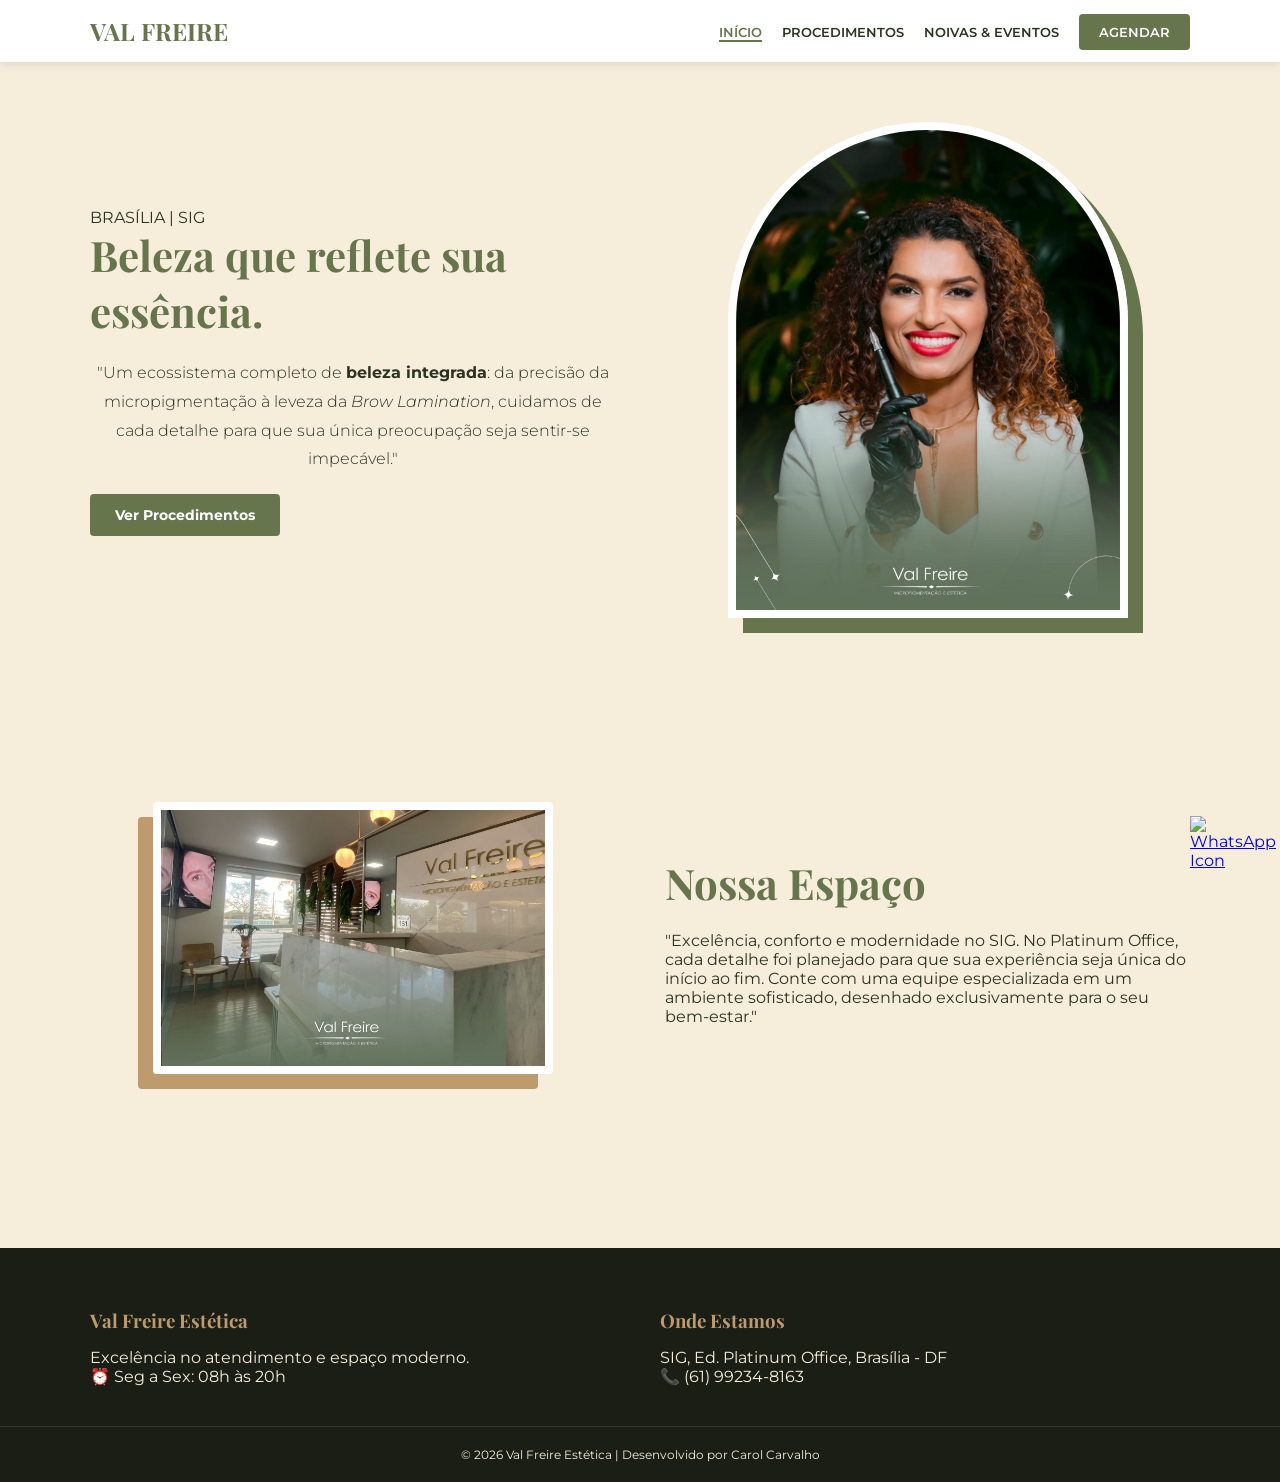
==== index.html @ f4d1fb8e "Lançamento site val freire" ====
<!DOCTYPE html>
<html lang="pt-br">
<head>
    <meta charset="UTF-8">
    <meta name="viewport" content="width=device-width, initial-scale=1.0">
    <title>Val Freire Estética | Home</title>
    <link rel="stylesheet" href="style.css">
    <link href="https://fonts.googleapis.com/css2?family=Playfair+Display:wght@700&family=Montserrat:wght@300;400;600&display=swap" rel="stylesheet">
</head>
<body>
    <header>
        <nav class="container">
            <div class="logo">VAL FREIRE</div>
            <ul class="nav-menu">
                <li><a href="index.html" class="active">Início</a></li>
                <li><a href="procedimentos.html">Procedimentos</a></li>
                <li><a href="noivas.html">Noivas & Eventos</a></li>
                <li><a href="https://wa.me/5561992348163" class="cta-nav">Agendar</a></li>
            </ul>
        </nav>
    </header>

    <section class="hero-home container">
        <div class="hero-flex">
            <div class="hero-text">
                <span class="tagline">BRASÍLIA | SIG</span>
                <h1>Beleza que reflete sua essência.</h1>
                <p class="center" style="max-width: 850px; margin: 20px auto; font-style: normal; font-weight: 300; line-height: 1.8;">
    "Um ecossistema completo de <strong>beleza integrada</strong>: da precisão da micropigmentação à leveza da <em>Brow Lamination</em>, cuidamos de cada detalhe para que sua única preocupação seja sentir-se impecável."
</p>
                <a href="procedimentos.html" class="btn-primary">Ver Procedimentos</a>
            </div>
            <div class="hero-img-container">
                <img src="img/val-principal.jpg" alt="Val Freire" class="img-hero">
            </div>
        </div>
    </section>

    <section class="recepcao container" style="padding: 60px 20px;">
    <div class="hero-flex" style="flex-direction: row-reverse;">
        <div class="hero-text">
            <h2 class="section-title">Nossa Espaço</h2>
            <p> "Excelência, conforto e modernidade no SIG. No Platinum Office, cada detalhe foi planejado para que sua experiência seja única do início ao fim. Conte com uma equipe especializada em um ambiente sofisticado, desenhado exclusivamente para o seu bem-estar."</p>
        </div>
        <div class="hero-img-container">
            <img src="img/espaco-moderno.jpg" alt="Recepção da Clínica" class="img-hero" style="border-radius: 4px; box-shadow: -15px 15px 0 var(--dourado);">
        </div>
    </div>
</section>

    <footer>
        <div class="container footer-grid">
            <div class="footer-box">
                <h3 class="footer-title">Val Freire Estética</h3>
                <p>Excelência no atendimento e espaço moderno.</p>
                <p>⏰ Seg a Sex: 08h às 20h</p>
            </div>
            <div class="footer-box">
                <h3 class="footer-title">Onde Estamos</h3>
                <p>SIG, Ed. Platinum Office, Brasília - DF</p>
                <p>📞 (61) 99234-8163</p>
            </div>
        </div>
        <div class="footer-bottom">© 2026 Val Freire Estética | Desenvolvido por Carol Carvalho</div>
    </footer>

    <a href="https://wa.me/5561992348163" class="whatsapp-btn" target="_blank" aria-label="Falar no WhatsApp">
    <img src="https://cdn-icons-png.flaticon.com/512/733/733585.png" alt="WhatsApp Icon">
</a>

</body>
</html>
---- style.css ----
/* =========================================
   1. VARIÁVEIS E RESET (Cores Originais)
   ========================================= */
:root {
    --verde: #66754C;
    --creme: #F6EEDB;
    --dourado: #BE9B6D;
    --texto: #2C3322;
    --branco: #ffffff;
}

* { margin: 0; padding: 0; box-sizing: border-box; font-family: 'Montserrat', sans-serif; }

body { background-color: var(--creme); color: var(--texto); overflow-x: hidden; width: 100%; }

.container { max-width: 1140px; margin: 0 auto; padding: 0 20px; width: 100%; }

.center { text-align: center; }

/* =========================================
   2. HEADER E NAVEGAÇÃO (Universal)
   ========================================= */
header { background: var(--branco); padding: 15px 0; position: sticky; top: 0; z-index: 1000; box-shadow: 0 2px 10px rgba(0,0,0,0.1); }
nav { display: flex; justify-content: space-between; align-items: center; }
.logo { font-family: 'Playfair Display', serif; font-size: 24px; color: var(--verde); font-weight: bold; }
.nav-menu { display: flex; gap: 20px; list-style: none; align-items: center; }
.nav-menu a { text-decoration: none; color: var(--texto); font-size: 13px; font-weight: 600; text-transform: uppercase; }
.nav-menu a.active { color: var(--verde); border-bottom: 2px solid var(--verde); }
.cta-nav { background: var(--verde); color: white !important; padding: 10px 20px; border-radius: 4px; }

/* =========================================
   3. GRIDS DE CONTEÚDO (Para todas as páginas)
   ========================================= */
/* Unificando as grids de Procedimentos, Noivas e Home */
.grid-servicos, .gallery-grid, .packages-grid {
    display: grid;
    grid-template-columns: repeat(auto-fit, minmax(300px, 1fr));
    gap: 30px;
    padding: 40px 0;
}

/* =========================================
   4. ESTILO DOS CARDS (Procedimentos E Noivas)
   ========================================= */

/* Estilo para a página de Procedimentos (.card) */
.card {
    background: var(--branco);
    border-radius: 8px;
    overflow: hidden;
    box-shadow: 0 4px 15px rgba(0,0,0,0.05);
    transition: 0.3s;
}

/* Estilo para a página de Noivas (.package-card) */
.package-card {
    background: var(--branco);
    border-radius: 12px;
    overflow: hidden;
    border: 1px solid rgba(0,0,0,0.05);
    display: flex;
    flex-direction: column;
    transition: 0.3s;
}

.package-card.featured { border: 2px solid var(--verde); transform: scale(1.02); }

/* Recipientes de Mídia (Imagens e Vídeos) */
.media-container, .package-img, .gallery-item {
    width: 100%;
    height: 350px;
    overflow: hidden;
    position: relative;
}

.media-container img, .media-container video, 
.package-img img, .gallery-item img {
    width: 100%;
    height: 100%;
    object-fit: cover;
    display: block;
}

.card-body, .package-info { padding: 25px; text-align: center; }

.badge {
    position: absolute; top: 15px; right: 15px;
    background: var(--verde); color: white;
    padding: 5px 15px; border-radius: 20px; font-size: 10px; font-weight: bold;
}

/* =========================================
   5. SEÇÃO HERO E TIPOGRAFIA
   ========================================= */
.hero-flex { display: flex; align-items: center; gap: 50px; padding: 60px 0; }
.hero-text { flex: 1; }
.hero-img-container { flex: 1; text-align: center; }

h1, .section-title { font-family: 'Playfair Display', serif; font-size: 42px; color: var(--verde); margin-bottom: 20px; }
h2, h3 { font-family: 'Playfair Display', serif; margin-bottom: 10px; }

.subtitle { color: var(--dourado); text-transform: uppercase; letter-spacing: 2px; font-weight: 600; }

.img-hero { width: 100%; max-width: 400px; border-radius: 200px 200px 0 0; border: 8px solid white; box-shadow: 15px 15px 0 var(--verde); }

.btn-primary, .btn-gold, .btn-outline {
    display: inline-block; padding: 12px 25px; border-radius: 4px; 
    text-decoration: none; font-weight: bold; font-size: 14px; transition: 0.3s;
}
.btn-primary, .btn-gold { background: var(--verde); color: white; }
.btn-outline { border: 1px solid var(--verde); color: var(--verde); }

/* =========================================
   6. RODAPÉ E BOTÃO FLUTUANTE
   ========================================= */
footer { background: #1a1e14; color: var(--creme); padding: 60px 0 20px; margin-top: 50px; }
.footer-grid { display: flex; justify-content: space-between; gap: 40px; flex-wrap: wrap; }
.footer-box { flex: 1; min-width: 250px; }
.footer-title { color: var(--dourado); margin-bottom: 15px; font-family: 'Playfair Display', serif; }
.footer-bottom { text-align: center; margin-top: 40px; padding-top: 20px; border-top: 1px solid rgba(255,255,255,0.1); font-size: 12px; }

.whatsapp-btn { position: fixed; bottom: 30px; right: 30px; width: 60px; z-index: 9999; }
.whatsapp-btn img { width: 100%; }

/* =========================================
   7. RESPONSIVIDADE (Celular)
   ========================================= */
@media (max-width: 768px) {
    nav { flex-direction: column; gap: 15px; text-align: center; }
    .nav-menu { flex-direction: column; gap: 10px; }
    .hero-flex { flex-direction: column-reverse; text-align: center; padding: 40px 0; }
    h1 { font-size: 32px; }
    .grid-servicos, .gallery-grid, .packages-grid { grid-template-columns: 1fr; }
    .media-container, .package-img, .gallery-item { height: 300px; }
}
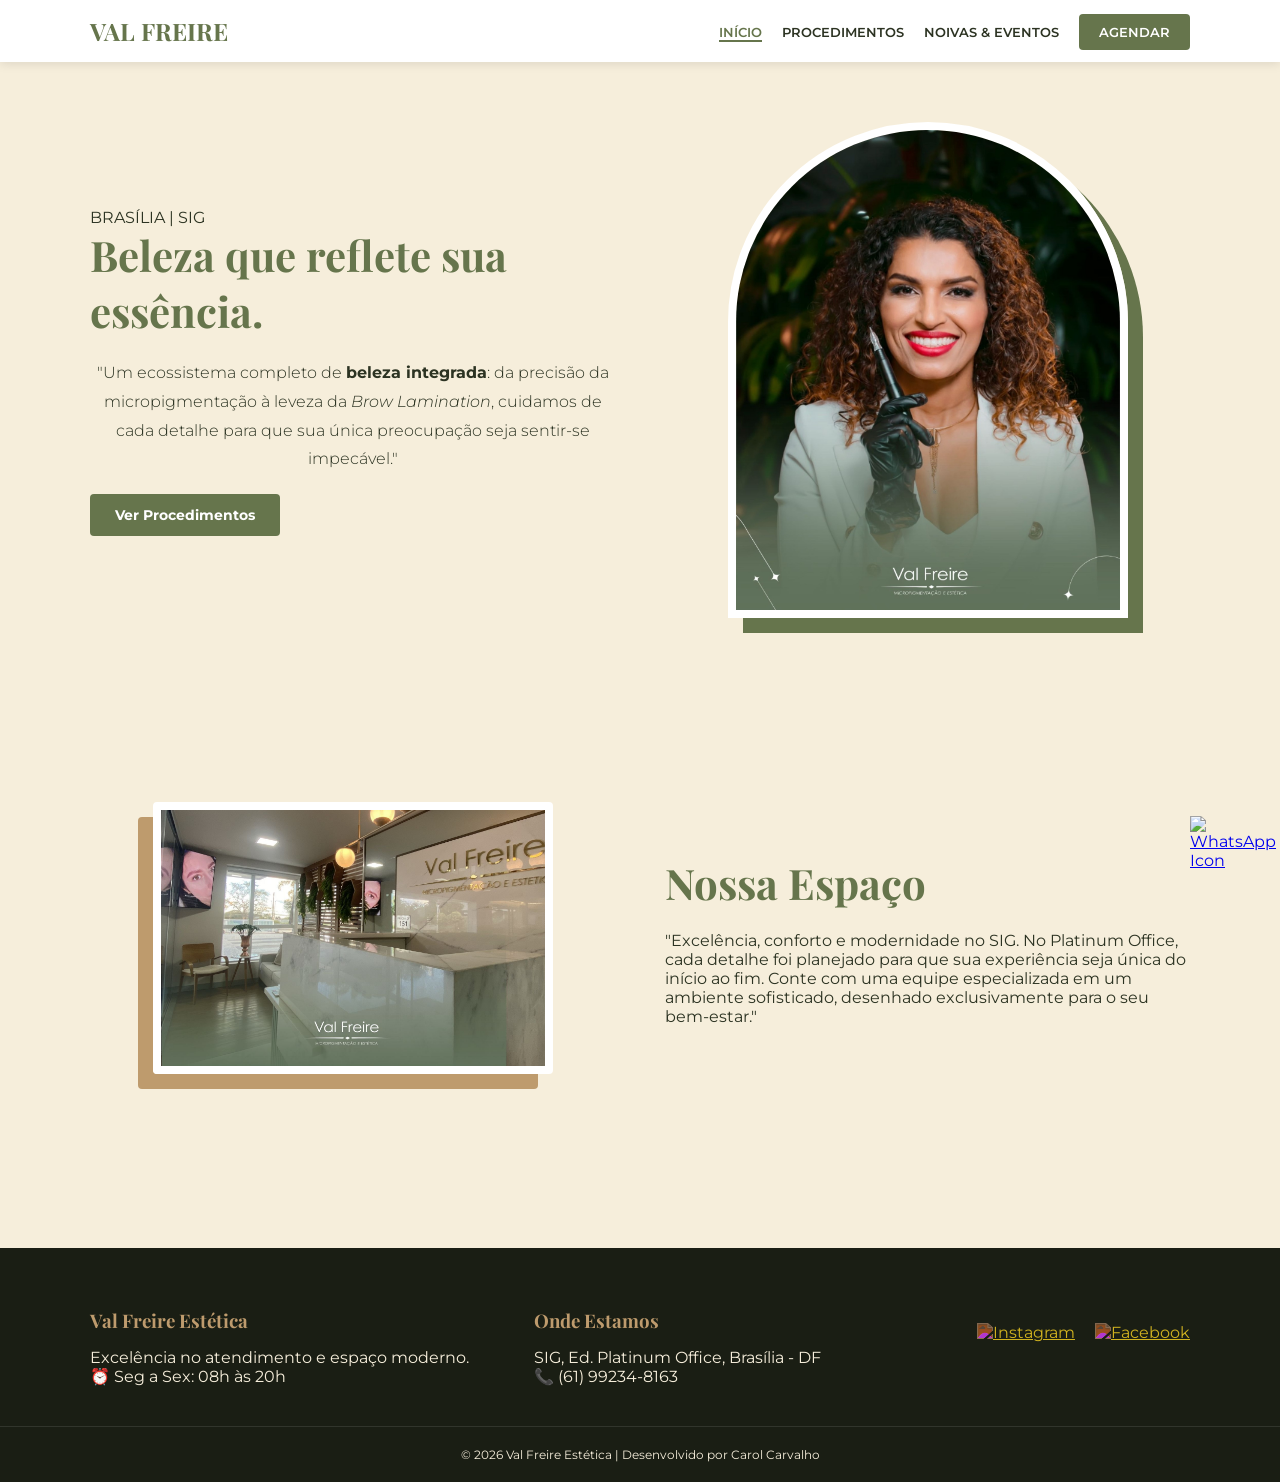
==== commit e53505ec: "feat: botoes de redes sociais e efeitos de hover nos cards" ====
--- a/index.html
+++ b/index.html
@@ -50,6 +50,7 @@
 
     <footer>
         <div class="container footer-grid">
+
             <div class="footer-box">
                 <h3 class="footer-title">Val Freire Estética</h3>
                 <p>Excelência no atendimento e espaço moderno.</p>
@@ -60,7 +61,19 @@
                 <p>SIG, Ed. Platinum Office, Brasília - DF</p>
                 <p>📞 (61) 99234-8163</p>
             </div>
+            <div class="footer-socials">
+    <!-- Link do Instagram -->
+    <a href="https://www.instagram.com/valfreireestetica" target="_blank" aria-label="Instagram">
+        <img src="https://cdn-icons-png.flaticon.com/512/2111/2111463.png" alt="Instagram">
+    </a>
+    <!-- Link do Facebook -->
+    <a href="https://www.facebook.com/valfreireestetica" target="_blank" aria-label="Facebook">
+        <img src="https://cdn-icons-png.flaticon.com/512/733/733547.png" alt="Facebook">
+    </a>
+</div>
+
         </div>
+
         <div class="footer-bottom">© 2026 Val Freire Estética | Desenvolvido por Carol Carvalho</div>
     </footer>
 
--- a/style.css
+++ b/style.css
@@ -90,6 +90,28 @@
 }
 
 /* =========================================
+   EFEITO DE DESTAQUE NOS CARDS (HOVER)
+   ========================================= */
+
+/* Aplica o efeito tanto nos procedimentos (.card) quanto nas noivas (.package-card) */
+.card:hover, .package-card:hover {
+    transform: translateY(-10px); /* Faz o card "subir" um pouco */
+    box-shadow: 0 12px 30px rgba(0, 0, 0, 0.15); /* Cria uma sombra mais profunda, dando ideia de profundidade */
+    z-index: 10; /* Garante que o card fique "por cima" dos vizinhos se estiverem muito perto */
+}
+
+/* Efeito extra: Faz a imagem dentro do card crescer levemente sem sair da caixa */
+.card:hover img, .package-card:hover img {
+    transform: scale(1.05); /* Aumenta a imagem em 5% */
+}
+
+/* Garante que a transição seja suave (adicione isso nas regras originais se ainda não tiver) */
+.card, .package-card, .card img, .package-card img {
+    transition: all 0.4s ease-in-out;
+}
+
+
+/* =========================================
    5. SEÇÃO HERO E TIPOGRAFIA
    ========================================= */
 .hero-flex { display: flex; align-items: center; gap: 50px; padding: 60px 0; }
@@ -132,4 +154,23 @@
     h1 { font-size: 32px; }
     .grid-servicos, .gallery-grid, .packages-grid { grid-template-columns: 1fr; }
     .media-container, .package-img, .gallery-item { height: 300px; }
+}
+
+.footer-socials {
+    margin-top: 15px;
+    display: flex;
+    gap: 20px; /* Espaço maior entre os dois ícones */
+}
+
+.footer-socials img {
+    width: 26px; 
+    height: 26px;
+    /* Esse filtro abaixo faz os ícones pretos ficarem em um tom de dourado envelhecido */
+    filter: invert(72%) sepia(17%) saturate(848%) hue-rotate(346deg) brightness(87%) contrast(85%);
+    transition: 0.3s;
+}
+
+.footer-socials a:hover img {
+    transform: scale(1.2); /* Aumenta um pouco ao passar o mouse */
+    filter: brightness(1.1); /* Brilha levemente */
 }
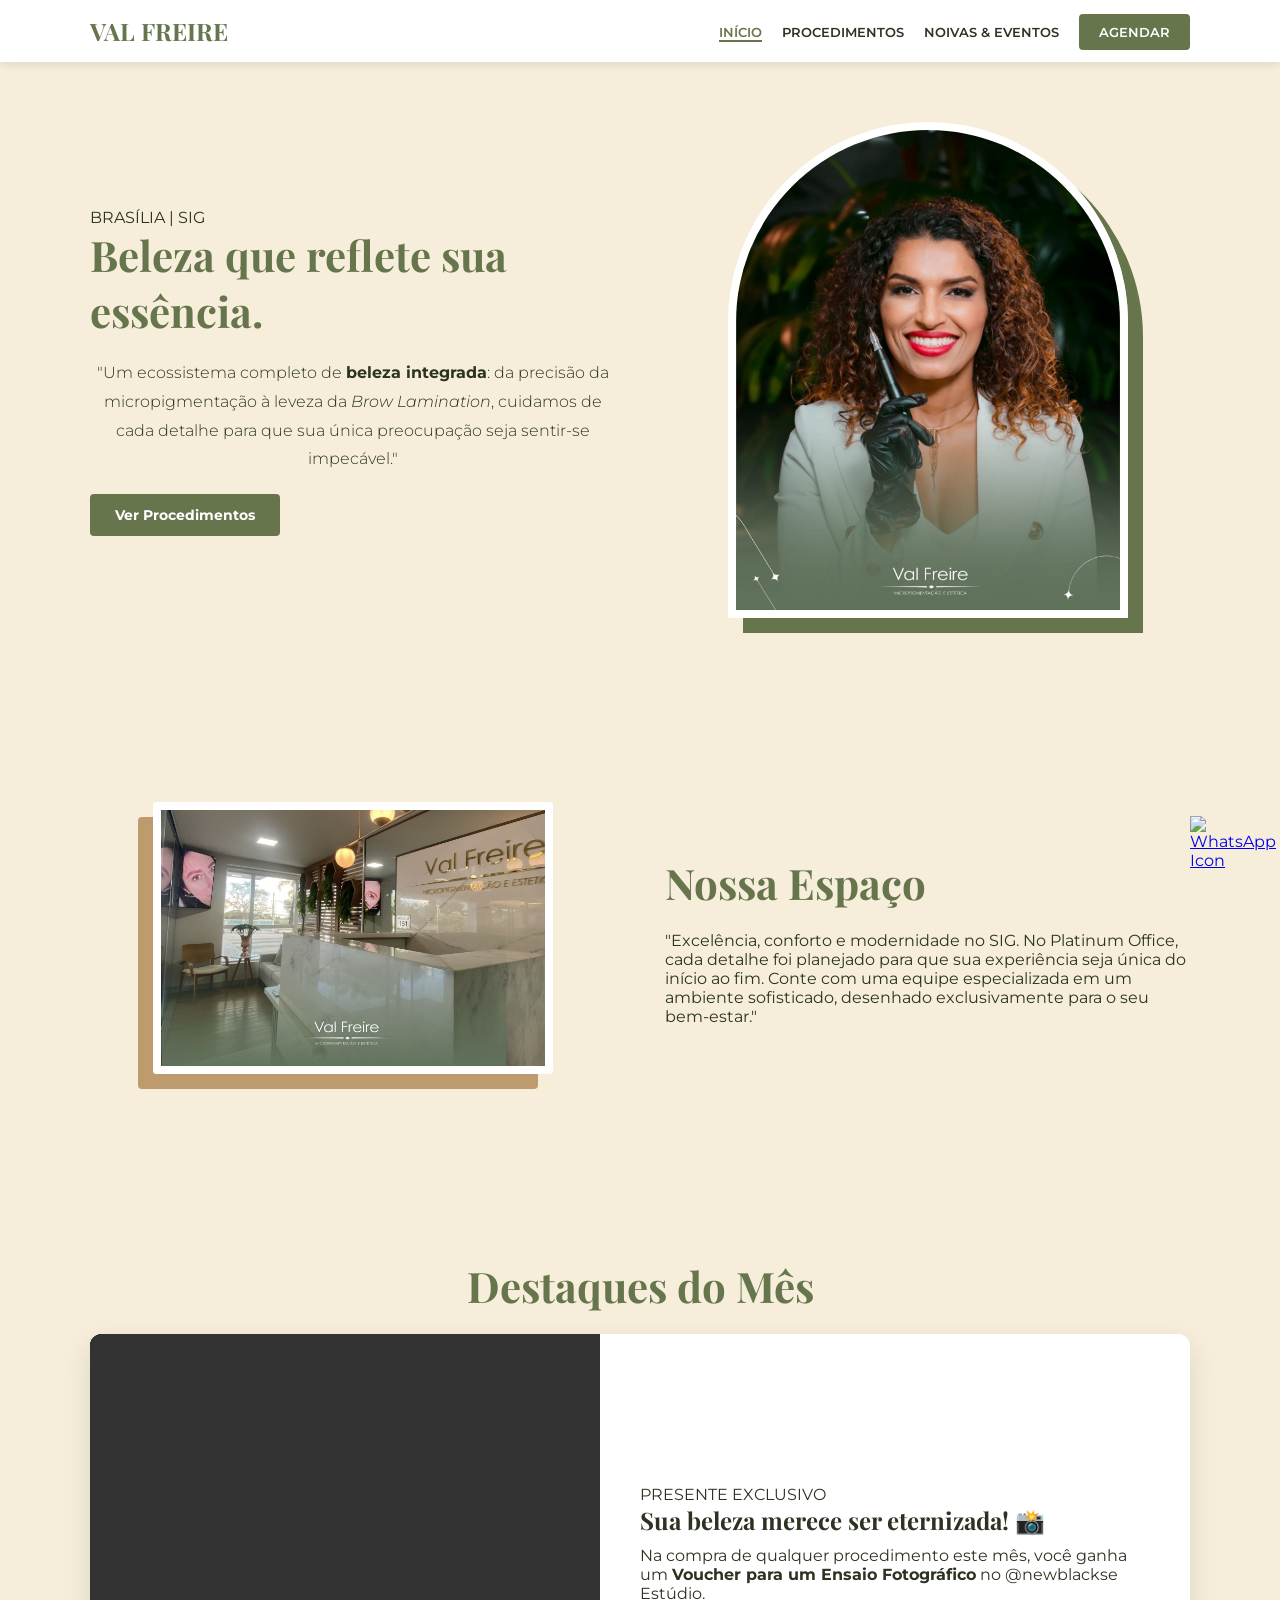
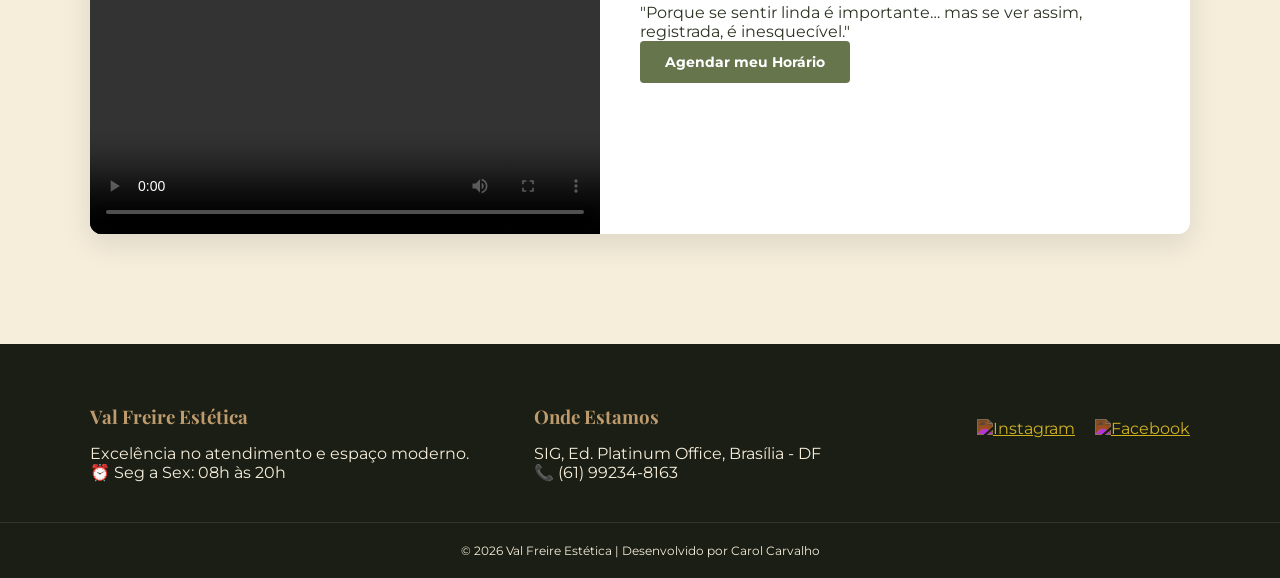
==== commit e155c13e: "feat: atualizando site sem o video pesado" ====
--- a/index.html
+++ b/index.html
@@ -48,6 +48,35 @@
     </div>
 </section>
 
+<!-- SEÇÃO: PROMOÇÕES DO MÊS (Atualizar mensalmente) -->
+<section class="promocoes container" style="padding: 60px 20px;">
+    <h2 class="section-title center">Destaques do Mês</h2>
+    <div class="banner-promo">
+
+        <div class="promo-video">
+            <!-- Você pode usar um vídeo curto ou uma imagem de impacto -->
+            <div class="promo-video-container">
+                <video controls playsinline poster>
+                    <source src="videos/video-promocao.MP4" type="video/mp4">
+                </video>
+            </div>
+        </div>
+        
+        <div class="promo-info">
+    <span class="tag-exclusive">PRESENTE EXCLUSIVO</span>
+    <h2>Sua beleza merece ser eternizada! 📸</h2>
+    
+    <p>Na compra de qualquer procedimento este mês, você ganha um <strong>Voucher para um Ensaio Fotográfico</strong> no @newblackse Estúdio.</p>
+    
+    <blockquote class="promo-frase">
+        "Porque se sentir linda é importante… mas se ver assim, registrada, é inesquecível."
+    </blockquote>
+
+    <a href="https://wa.me/5561992348163" class="btn-gold">Agendar meu Horário</a>
+</div>
+    </div>
+</section>
+
     <footer>
         <div class="container footer-grid">
 
@@ -62,6 +91,7 @@
                 <p>📞 (61) 99234-8163</p>
             </div>
             <div class="footer-socials">
+
     <!-- Link do Instagram -->
     <a href="https://www.instagram.com/valfreireestetica" target="_blank" aria-label="Instagram">
         <img src="https://cdn-icons-png.flaticon.com/512/2111/2111463.png" alt="Instagram">
--- a/style.css
+++ b/style.css
@@ -132,6 +132,25 @@
 .btn-primary, .btn-gold { background: var(--verde); color: white; }
 .btn-outline { border: 1px solid var(--verde); color: var(--verde); }
 
+/* --- Efeito na Imagem da Val (Hero) --- */
+.img-hero { 
+    width: 100%; 
+    max-width: 400px; 
+    border-radius: 200px 200px 0 0; 
+    border: 8px solid white; 
+    box-shadow: 15px 15px 0 var(--verde);
+    
+    /* ADICIONE ESTAS LINHAS ABAIXO: */
+    transition: transform 0.5s cubic-bezier(0.25, 0.46, 0.45, 0.94), box-shadow 0.5s ease;
+    cursor: pointer;
+}
+
+/* Efeito ao passar o mouse no container da imagem */
+.hero-img-container:hover .img-hero {
+    transform: translateY(-20px); /* Faz a Val subir */
+    box-shadow: 25px 25px 0 var(--verde); /* Aumenta a sombra lateral para acompanhar o movimento */
+}
+
 /* =========================================
    6. RODAPÉ E BOTÃO FLUTUANTE
    ========================================= */
@@ -173,4 +192,74 @@
 .footer-socials a:hover img {
     transform: scale(1.2); /* Aumenta um pouco ao passar o mouse */
     filter: brightness(1.1); /* Brilha levemente */
+}
+
+/* Estilo para a Seção de Promoção */
+.banner-promo {
+    display: flex;
+    background: var(--branco);
+    border-radius: 12px;
+    overflow: hidden;
+    box-shadow: 0 10px 30px rgba(0,0,0,0.1);
+    align-items: center;
+}
+
+
+
+
+.promo-video {
+    flex: 1;
+    background-color: #000; /* Fundo preto para as laterais do vídeo vertical */
+    display: flex;
+    justify-content: center;
+    align-items: center;
+    height: 500px; /* Altura fixa para manter o padrão do banner */
+}
+
+.promo-video video {
+    max-height: 100%;
+    max-width: 100%;
+    /* O 'contain' garante que o vídeo apareça inteiro, sem cortes no topo ou base */
+    object-fit: contain; 
+}
+
+
+
+
+
+/* 1. O espaço onde o vídeo vai ficar */
+.promo-video-container {
+    width: 100%;       /* Ocupa a largura total da coluna dele */
+    height: 500px;     /* Define uma altura fixa para o banner */
+    overflow: hidden;  /* Corta o que sobrar do vídeo para não vazar */
+    position: relative;
+    background: #000;  /* Cor de fundo caso o vídeo demore a carregar */
+}
+
+/* 2. O comportamento do vídeo lá dentro */
+.promo-video-container video {
+    width: 100%;       /* Força a largura a preencher o container */
+    height: 100%;      /* Força a altura a preencher o container */
+    
+    /* O COMANDO MÁGICO ABAIXO: */
+    object-fit: cover; 
+    
+    /* Garante que o centro do vídeo (onde costuma estar o rosto/produto) fique visível */
+    object-position: top; 
+}
+
+
+/* No celular, o banner fica um em cima do outro */
+@media (max-width: 768px) {
+    .promo-video {
+        height: 450px; /* Altura ideal para ver vídeos verticais no celular */
+    }
+}
+
+.promo-info { flex: 1; padding: 40px; text-align: left; }
+
+/* Responsividade para o Banner */
+@media (max-width: 768px) {
+    .banner-promo { flex-direction: column; }
+    .promo-video { height: 250px; width: 100%; }
 }
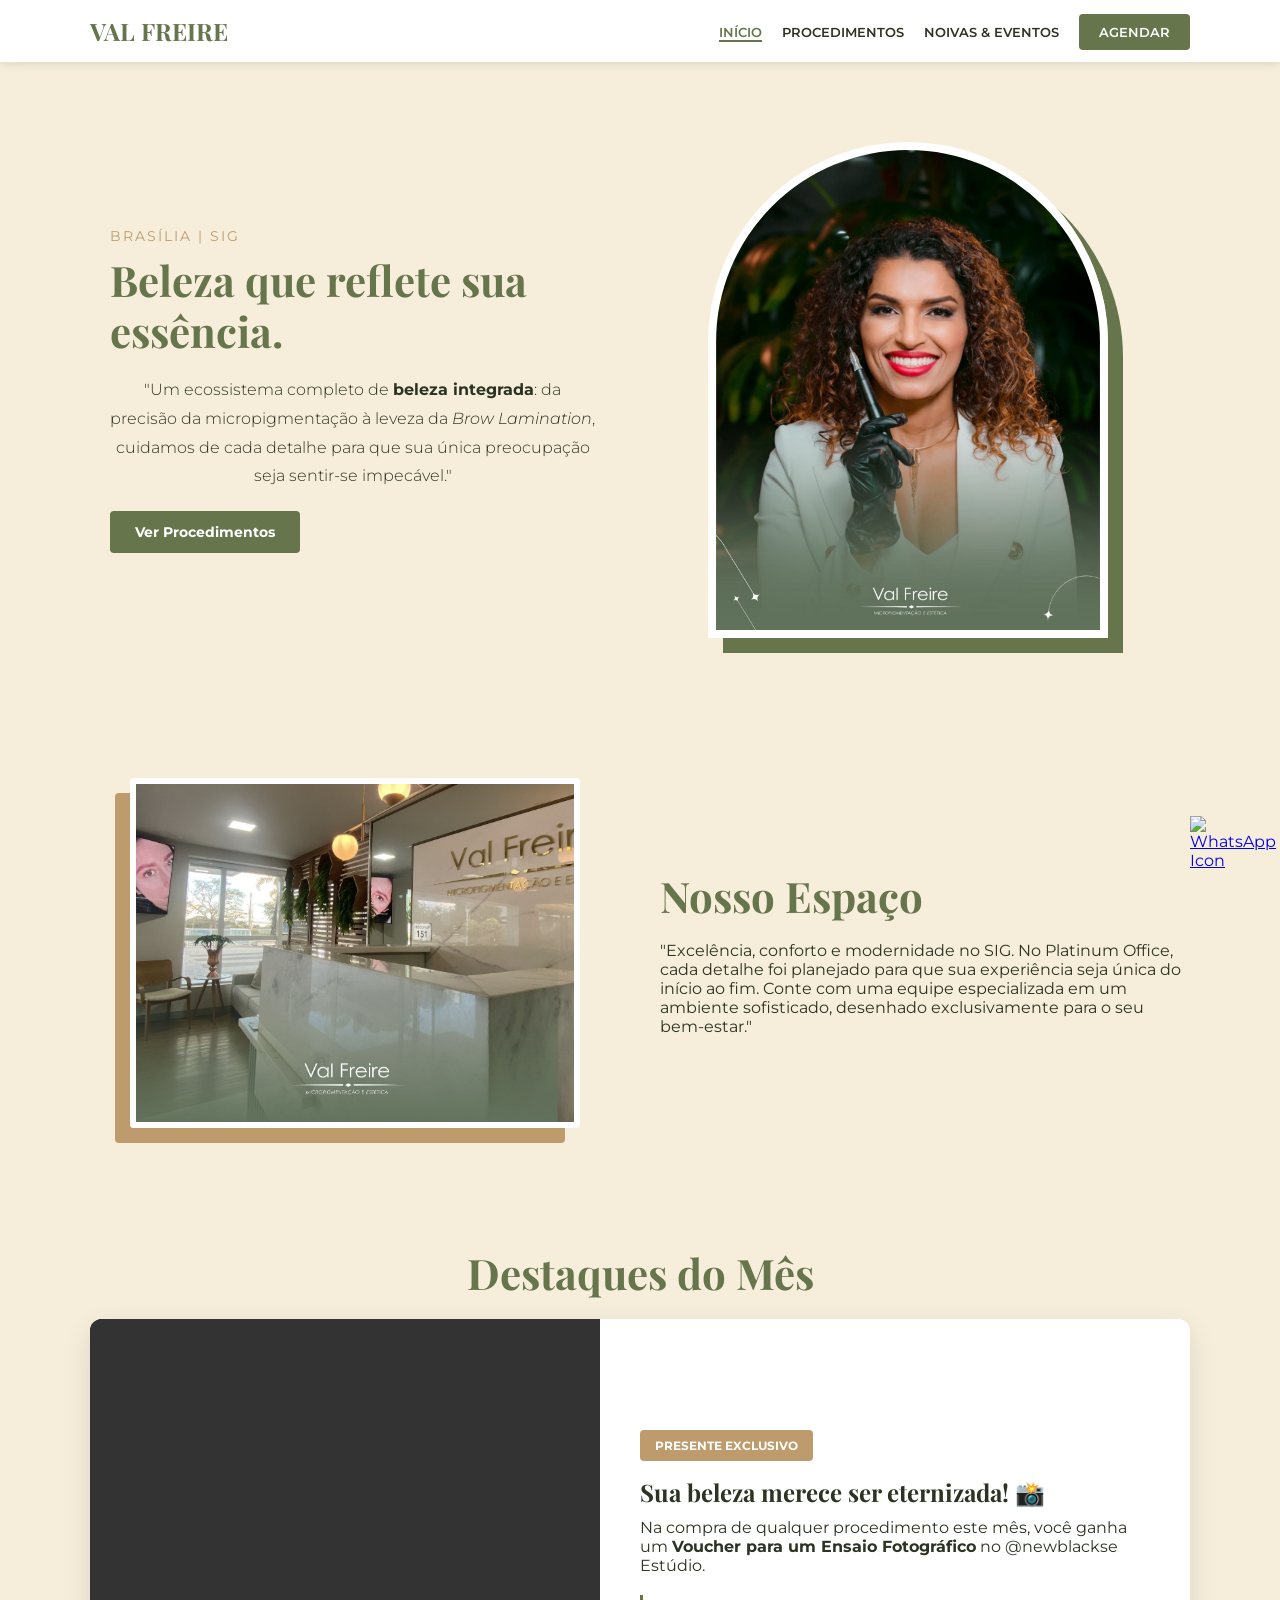
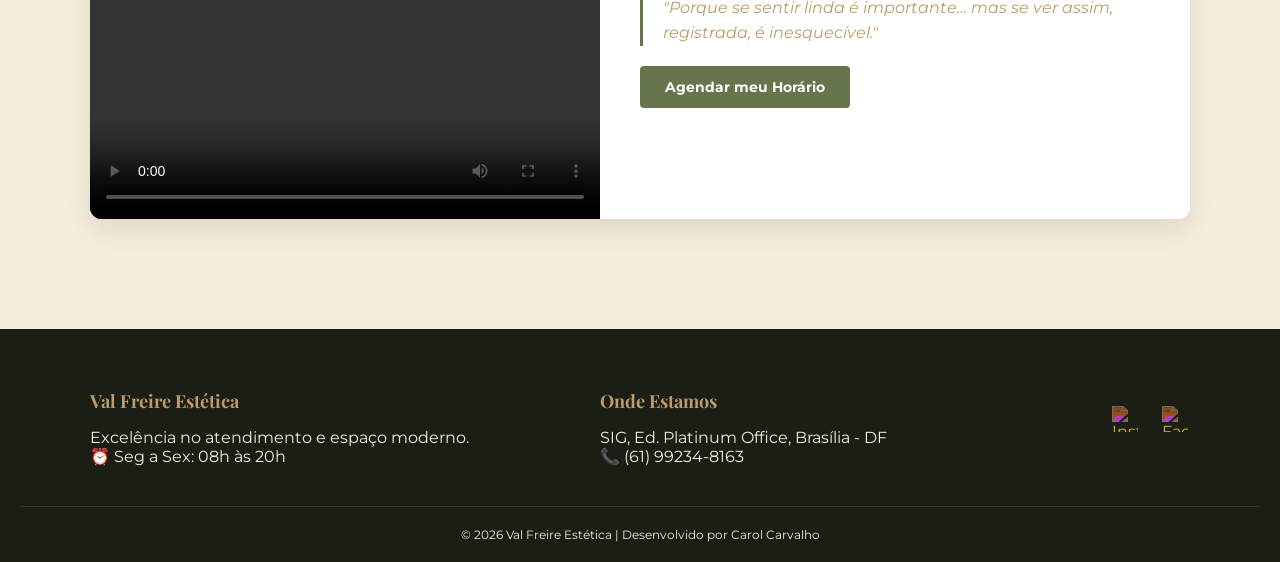
==== commit 9e8f3a7b: "Ajusta responsividade e atualiza Procedimentos com vídeo Brow Lamination" ====
--- a/index.html
+++ b/index.html
@@ -11,7 +11,12 @@
     <header>
         <nav class="container">
             <div class="logo">VAL FREIRE</div>
-            <ul class="nav-menu">
+            <button class="menu-toggle" id="menuToggle">
+                <span></span>
+                <span></span>
+                <span></span>
+            </button>
+            <ul class="nav-menu" id="navMenu">
                 <li><a href="index.html" class="active">Início</a></li>
                 <li><a href="procedimentos.html">Procedimentos</a></li>
                 <li><a href="noivas.html">Noivas & Eventos</a></li>
@@ -37,16 +42,18 @@
     </section>
 
     <section class="recepcao container" style="padding: 60px 20px;">
-    <div class="hero-flex" style="flex-direction: row-reverse;">
-        <div class="hero-text">
-            <h2 class="section-title">Nossa Espaço</h2>
-            <p> "Excelência, conforto e modernidade no SIG. No Platinum Office, cada detalhe foi planejado para que sua experiência seja única do início ao fim. Conte com uma equipe especializada em um ambiente sofisticado, desenhado exclusivamente para o seu bem-estar."</p>
+    <!-- Mudamos os nomes das classes para não dar conflito com o topo -->
+    <div class="recepcao-flex">
+        <div class="recepcao-text">
+            <h2 class="section-title">Nosso Espaço</h2>
+            <p>"Excelência, conforto e modernidade no SIG. No Platinum Office, cada detalhe foi planejado para que sua experiência seja única do início ao fim. Conte com uma equipe especializada em um ambiente sofisticado, desenhado exclusivamente para o seu bem-estar."</p>
         </div>
-        <div class="hero-img-container">
-            <img src="img/espaco-moderno.jpg" alt="Recepção da Clínica" class="img-hero" style="border-radius: 4px; box-shadow: -15px 15px 0 var(--dourado);">
+        <div class="recepcao-img-container">
+            <img src="img/espaco-moderno.jpg" alt="Recepção da Clínica" class="img-espaco-moderno">
         </div>
     </div>
 </section>
+
 
 <!-- SEÇÃO: PROMOÇÕES DO MÊS (Atualizar mensalmente) -->
 <section class="promocoes container" style="padding: 60px 20px;">
@@ -91,25 +98,41 @@
                 <p>📞 (61) 99234-8163</p>
             </div>
             <div class="footer-socials">
-
-    <!-- Link do Instagram -->
-    <a href="https://www.instagram.com/valfreireestetica" target="_blank" aria-label="Instagram">
-        <img src="https://cdn-icons-png.flaticon.com/512/2111/2111463.png" alt="Instagram">
-    </a>
-    <!-- Link do Facebook -->
-    <a href="https://www.facebook.com/valfreireestetica" target="_blank" aria-label="Facebook">
-        <img src="https://cdn-icons-png.flaticon.com/512/733/733547.png" alt="Facebook">
-    </a>
-</div>
-
+                <!-- Link do Instagram -->
+                <a href="https://www.instagram.com/valfreireestetica" target="_blank" aria-label="Instagram">
+                    <img src="https://cdn-icons-png.flaticon.com/512/2111/2111463.png" alt="Instagram">
+                </a>
+                <!-- Link do Facebook -->
+                <a href="https://www.facebook.com/valfreireestetica" target="_blank" aria-label="Facebook">
+                    <img src="https://cdn-icons-png.flaticon.com/512/733/733547.png" alt="Facebook">
+                </a>
+            </div>
         </div>
 
         <div class="footer-bottom">© 2026 Val Freire Estética | Desenvolvido por Carol Carvalho</div>
     </footer>
 
     <a href="https://wa.me/5561992348163" class="whatsapp-btn" target="_blank" aria-label="Falar no WhatsApp">
-    <img src="https://cdn-icons-png.flaticon.com/512/733/733585.png" alt="WhatsApp Icon">
-</a>
+        <img src="https://cdn-icons-png.flaticon.com/512/733/733585.png" alt="WhatsApp Icon">
+    </a>
 
+    <script>
+        // Menu Hambúrguer
+        const menuToggle = document.getElementById('menuToggle');
+        const navMenu = document.getElementById('navMenu');
+        
+        menuToggle.addEventListener('click', () => {
+            navMenu.classList.toggle('active');
+            menuToggle.classList.toggle('active');
+        });
+
+        // Fechar menu ao clicar em um link
+        document.querySelectorAll('.nav-menu a').forEach(link => {
+            link.addEventListener('click', () => {
+                navMenu.classList.remove('active');
+                menuToggle.classList.remove('active');
+            });
+        });
+    </script>
 </body>
 </html>
--- a/style.css
+++ b/style.css
@@ -1,5 +1,5 @@
 /* =========================================
-   1. VARIÁVEIS E RESET (Cores Originais)
+   1. VARIÁVEIS E RESET
    ========================================= */
 :root {
     --verde: #66754C;
@@ -9,50 +9,142 @@
     --branco: #ffffff;
 }
 
-* { margin: 0; padding: 0; box-sizing: border-box; font-family: 'Montserrat', sans-serif; }
-
-body { background-color: var(--creme); color: var(--texto); overflow-x: hidden; width: 100%; }
-
-.container { max-width: 1140px; margin: 0 auto; padding: 0 20px; width: 100%; }
-
-.center { text-align: center; }
-
-/* =========================================
-   2. HEADER E NAVEGAÇÃO (Universal)
-   ========================================= */
-header { background: var(--branco); padding: 15px 0; position: sticky; top: 0; z-index: 1000; box-shadow: 0 2px 10px rgba(0,0,0,0.1); }
-nav { display: flex; justify-content: space-between; align-items: center; }
-.logo { font-family: 'Playfair Display', serif; font-size: 24px; color: var(--verde); font-weight: bold; }
-.nav-menu { display: flex; gap: 20px; list-style: none; align-items: center; }
-.nav-menu a { text-decoration: none; color: var(--texto); font-size: 13px; font-weight: 600; text-transform: uppercase; }
-.nav-menu a.active { color: var(--verde); border-bottom: 2px solid var(--verde); }
-.cta-nav { background: var(--verde); color: white !important; padding: 10px 20px; border-radius: 4px; }
-
-/* =========================================
-   3. GRIDS DE CONTEÚDO (Para todas as páginas)
-   ========================================= */
-/* Unificando as grids de Procedimentos, Noivas e Home */
-.grid-servicos, .gallery-grid, .packages-grid {
+* { 
+    margin: 0; 
+    padding: 0; 
+    box-sizing: border-box; 
+    font-family: 'Montserrat', sans-serif; 
+}
+
+html, body {
+    width: 100%;
+    overflow-x: hidden;
+}
+
+body { 
+    background-color: var(--creme); 
+    color: var(--texto); 
+}
+
+.container { 
+    max-width: 1140px; 
+    margin: 0 auto; 
+    padding: 0 20px; 
+    width: 100%; 
+}
+
+.center { 
+    text-align: center; 
+}
+
+/* =========================================
+   2. HEADER E NAVEGAÇÃO
+   ========================================= */
+header { 
+    background: var(--branco); 
+    padding: 15px 0; 
+    position: sticky; 
+    top: 0; 
+    z-index: 1000; 
+    box-shadow: 0 2px 10px rgba(0,0,0,0.1); 
+}
+
+nav { 
+    display: flex; 
+    justify-content: space-between; 
+    align-items: center;
+    padding: 0 20px;
+}
+
+.logo { 
+    font-family: 'Playfair Display', serif; 
+    font-size: 24px; 
+    color: var(--verde); 
+    font-weight: bold;
+    flex-shrink: 0;
+}
+
+.nav-menu { 
+    display: flex; 
+    gap: 20px; 
+    list-style: none; 
+    align-items: center;
+}
+
+.nav-menu a { 
+    text-decoration: none; 
+    color: var(--texto); 
+    font-size: 13px; 
+    font-weight: 600; 
+    text-transform: uppercase;
+    transition: 0.3s;
+}
+
+.nav-menu a:hover {
+    color: var(--dourado);
+}
+
+.nav-menu a.active { 
+    color: var(--verde); 
+    border-bottom: 2px solid var(--verde); 
+}
+
+.cta-nav { 
+    background: var(--verde); 
+    color: white !important; 
+    padding: 10px 20px; 
+    border-radius: 4px;
+    transition: 0.3s;
+}
+
+.cta-nav:hover {
+    background: #556b47;
+}
+
+/* Menu Hambúrguer */
+.menu-toggle {
+    display: none;
+    flex-direction: column;
+    background: none;
+    border: none;
+    cursor: pointer;
+    gap: 5px;
+    z-index: 1001;
+}
+
+.menu-toggle span {
+    width: 25px;
+    height: 3px;
+    background: var(--verde);
+    border-radius: 2px;
+    transition: 0.3s;
+}
+
+/* =========================================
+   3. GRIDS DE CONTEÚDO
+   ========================================= */
+.grid-servicos {
     display: grid;
-    grid-template-columns: repeat(auto-fit, minmax(300px, 1fr));
+    grid-template-columns: repeat(auto-fit, minmax(280px, 1fr));
     gap: 30px;
     padding: 40px 0;
-}
-
-/* =========================================
-   4. ESTILO DOS CARDS (Procedimentos E Noivas)
-   ========================================= */
-
-/* Estilo para a página de Procedimentos (.card) */
+    align-items: stretch;
+}
+
+/* =========================================
+   4. CARDS
+   ========================================= */
 .card {
     background: var(--branco);
     border-radius: 8px;
     overflow: hidden;
     box-shadow: 0 4px 15px rgba(0,0,0,0.05);
     transition: 0.3s;
-}
-
-/* Estilo para a página de Noivas (.package-card) */
+    display: flex;
+    flex-direction: column;
+    height: 100%;
+}
+
 .package-card {
     background: var(--branco);
     border-radius: 12px;
@@ -63,138 +155,208 @@
     transition: 0.3s;
 }
 
-.package-card.featured { border: 2px solid var(--verde); transform: scale(1.02); }
-
-/* Recipientes de Mídia (Imagens e Vídeos) */
-.media-container, .package-img, .gallery-item {
+.package-card.featured { 
+    border: 2px solid var(--verde); 
+    transform: scale(1.02); 
+}
+
+.media-container, 
+.package-img, 
+.gallery-item {
     width: 100%;
+    min-height: 350px;
     height: 350px;
     overflow: hidden;
     position: relative;
 }
 
-.media-container img, .media-container video, 
-.package-img img, .gallery-item img {
+.media-container video {
     width: 100%;
     height: 100%;
     object-fit: cover;
     display: block;
 }
 
-.card-body, .package-info { padding: 25px; text-align: center; }
+.card-body, 
+.package-info { 
+    padding: 25px; 
+    text-align: center;
+    flex: 1;
+    display: flex;
+    flex-direction: column;
+    justify-content: center;
+}
 
 .badge {
-    position: absolute; top: 15px; right: 15px;
-    background: var(--verde); color: white;
-    padding: 5px 15px; border-radius: 20px; font-size: 10px; font-weight: bold;
-}
-
-/* =========================================
-   EFEITO DE DESTAQUE NOS CARDS (HOVER)
-   ========================================= */
-
-/* Aplica o efeito tanto nos procedimentos (.card) quanto nas noivas (.package-card) */
-.card:hover, .package-card:hover {
-    transform: translateY(-10px); /* Faz o card "subir" um pouco */
-    box-shadow: 0 12px 30px rgba(0, 0, 0, 0.15); /* Cria uma sombra mais profunda, dando ideia de profundidade */
-    z-index: 10; /* Garante que o card fique "por cima" dos vizinhos se estiverem muito perto */
-}
-
-/* Efeito extra: Faz a imagem dentro do card crescer levemente sem sair da caixa */
-.card:hover img, .package-card:hover img {
-    transform: scale(1.05); /* Aumenta a imagem em 5% */
-}
-
-/* Garante que a transição seja suave (adicione isso nas regras originais se ainda não tiver) */
-.card, .package-card, .card img, .package-card img {
+    position: absolute; 
+    top: 15px; 
+    right: 15px;
+    background: var(--verde); 
+    color: white;
+    padding: 5px 15px; 
+    border-radius: 20px; 
+    font-size: 10px; 
+    font-weight: bold;
+}
+
+/* Efeito Hover nos Cards */
+.card:hover, 
+.package-card:hover {
+    transform: translateY(-10px);
+    box-shadow: 0 12px 30px rgba(0, 0, 0, 0.15);
+    z-index: 10;
+}
+
+.card:hover img, 
+.package-card:hover img {
+    transform: scale(1.05);
+}
+
+.card, 
+.package-card, 
+.card img, 
+.package-card img {
     transition: all 0.4s ease-in-out;
 }
 
 
 /* =========================================
-   5. SEÇÃO HERO E TIPOGRAFIA
-   ========================================= */
-.hero-flex { display: flex; align-items: center; gap: 50px; padding: 60px 0; }
-.hero-text { flex: 1; }
-.hero-img-container { flex: 1; text-align: center; }
-
-h1, .section-title { font-family: 'Playfair Display', serif; font-size: 42px; color: var(--verde); margin-bottom: 20px; }
-h2, h3 { font-family: 'Playfair Display', serif; margin-bottom: 10px; }
-
-.subtitle { color: var(--dourado); text-transform: uppercase; letter-spacing: 2px; font-weight: 600; }
-
-.img-hero { width: 100%; max-width: 400px; border-radius: 200px 200px 0 0; border: 8px solid white; box-shadow: 15px 15px 0 var(--verde); }
-
-.btn-primary, .btn-gold, .btn-outline {
-    display: inline-block; padding: 12px 25px; border-radius: 4px; 
-    text-decoration: none; font-weight: bold; font-size: 14px; transition: 0.3s;
-}
-.btn-primary, .btn-gold { background: var(--verde); color: white; }
-.btn-outline { border: 1px solid var(--verde); color: var(--verde); }
-
-/* --- Efeito na Imagem da Val (Hero) --- */
+   5. HERO E TIPOGRAFIA
+   ========================================= */
+.hero-flex { 
+    display: flex; 
+    align-items: center; 
+    gap: 50px; 
+    padding: 60px 20px;
+}
+
+.hero-text { 
+    flex: 1;
+}
+
+.hero-img-container { 
+    flex: 1; 
+    text-align: center;
+    display: flex;
+    justify-content: center;
+    align-items: center;
+    padding: 20px;
+}
+
+h1, 
+.section-title { 
+    font-family: 'Playfair Display', serif; 
+    font-size: 42px; 
+    color: var(--verde); 
+    margin-bottom: 20px;
+    line-height: 1.2;
+}
+
+h2, h3 { 
+    font-family: 'Playfair Display', serif; 
+    margin-bottom: 10px; 
+}
+
+.subtitle { 
+    color: var(--dourado); 
+    text-transform: uppercase; 
+    letter-spacing: 2px; 
+    font-weight: 600; 
+}
+
+.tagline {
+    display: block;
+    color: var(--dourado);
+    font-size: 14px;
+    letter-spacing: 2px;
+    text-transform: uppercase;
+    margin-bottom: 10px;
+}
+
 .img-hero { 
-    width: 100%; 
-    max-width: 400px; 
-    border-radius: 200px 200px 0 0; 
-    border: 8px solid white; 
+    width: 100%;
+    max-width: 400px;
+    border-radius: 200px 200px 0 0;
+    border: 8px solid white;
     box-shadow: 15px 15px 0 var(--verde);
-    
-    /* ADICIONE ESTAS LINHAS ABAIXO: */
     transition: transform 0.5s cubic-bezier(0.25, 0.46, 0.45, 0.94), box-shadow 0.5s ease;
     cursor: pointer;
 }
 
-/* Efeito ao passar o mouse no container da imagem */
 .hero-img-container:hover .img-hero {
-    transform: translateY(-20px); /* Faz a Val subir */
-    box-shadow: 25px 25px 0 var(--verde); /* Aumenta a sombra lateral para acompanhar o movimento */
-}
-
-/* =========================================
-   6. RODAPÉ E BOTÃO FLUTUANTE
-   ========================================= */
-footer { background: #1a1e14; color: var(--creme); padding: 60px 0 20px; margin-top: 50px; }
-.footer-grid { display: flex; justify-content: space-between; gap: 40px; flex-wrap: wrap; }
-.footer-box { flex: 1; min-width: 250px; }
-.footer-title { color: var(--dourado); margin-bottom: 15px; font-family: 'Playfair Display', serif; }
-.footer-bottom { text-align: center; margin-top: 40px; padding-top: 20px; border-top: 1px solid rgba(255,255,255,0.1); font-size: 12px; }
-
-.whatsapp-btn { position: fixed; bottom: 30px; right: 30px; width: 60px; z-index: 9999; }
-.whatsapp-btn img { width: 100%; }
-
-/* =========================================
-   7. RESPONSIVIDADE (Celular)
-   ========================================= */
-@media (max-width: 768px) {
-    nav { flex-direction: column; gap: 15px; text-align: center; }
-    .nav-menu { flex-direction: column; gap: 10px; }
-    .hero-flex { flex-direction: column-reverse; text-align: center; padding: 40px 0; }
-    h1 { font-size: 32px; }
-    .grid-servicos, .gallery-grid, .packages-grid { grid-template-columns: 1fr; }
-    .media-container, .package-img, .gallery-item { height: 300px; }
-}
-
-.footer-socials {
-    margin-top: 15px;
+    transform: translateY(-20px);
+    box-shadow: 25px 25px 0 var(--verde);
+}
+
+.btn-primary, 
+.btn-gold, 
+.btn-outline {
+    display: inline-block;
+    padding: 12px 25px;
+    border-radius: 4px;
+    text-decoration: none;
+    font-weight: bold;
+    font-size: 14px;
+    transition: 0.3s;
+    border: none;
+    cursor: pointer;
+}
+
+.btn-primary, 
+.btn-gold { 
+    background: var(--verde); 
+    color: white; 
+}
+
+.btn-primary:hover,
+.btn-gold:hover {
+    background: #556b47;
+    transform: translateY(-2px);
+    box-shadow: 0 5px 15px rgba(102, 117, 76, 0.3);
+}
+
+.btn-outline { 
+    border: 1px solid var(--verde); 
+    color: var(--verde); 
+}
+
+/* =========================================
+   6. RECEPÇÃO / ESPAÇO
+   ========================================= */
+.recepcao-flex {
     display: flex;
-    gap: 20px; /* Espaço maior entre os dois ícones */
-}
-
-.footer-socials img {
-    width: 26px; 
-    height: 26px;
-    /* Esse filtro abaixo faz os ícones pretos ficarem em um tom de dourado envelhecido */
-    filter: invert(72%) sepia(17%) saturate(848%) hue-rotate(346deg) brightness(87%) contrast(85%);
-    transition: 0.3s;
-}
-
-.footer-socials a:hover img {
-    transform: scale(1.2); /* Aumenta um pouco ao passar o mouse */
-    filter: brightness(1.1); /* Brilha levemente */
-}
-
-/* Estilo para a Seção de Promoção */
+    align-items: center;
+    justify-content: space-between;
+    gap: 40px;
+    flex-direction: row-reverse;
+}
+
+.recepcao-text {
+    flex: 1;
+}
+
+.recepcao-img-container {
+    flex: 1;
+    display: flex;
+    justify-content: center;
+    align-items: center;
+}
+
+.img-espaco-moderno {
+    width: 100%;
+    max-width: 450px;
+    height: 350px;
+    object-fit: cover;
+    border-radius: 4px;
+    border: 6px solid white;
+    box-shadow: -15px 15px 0 var(--dourado);
+    transition: 0.4s ease;
+}
+
+
+/* =========================================
+   7. PROMOÇÕES / BANNER
+   ========================================= */
 .banner-promo {
     display: flex;
     background: var(--branco);
@@ -204,62 +366,474 @@
     align-items: center;
 }
 
-
-
-
 .promo-video {
     flex: 1;
-    background-color: #000; /* Fundo preto para as laterais do vídeo vertical */
+    min-width: 0;
+}
+
+.promo-video-container {
+    width: 100%;
+    height: 500px;
+    overflow: hidden;
+    position: relative;
+    background: #000;
+}
+
+.promo-video-container video {
+    width: 100%;
+    height: 100%;
+    object-fit: cover;
+    object-position: top;
+}
+
+.promo-info {
+    flex: 1;
+    padding: 40px;
+    text-align: left;
+}
+
+.tag-exclusive {
+    display: inline-block;
+    background: var(--dourado);
+    color: white;
+    padding: 8px 15px;
+    border-radius: 4px;
+    font-size: 12px;
+    font-weight: bold;
+    margin-bottom: 15px;
+}
+
+.promo-frase {
+    font-style: italic;
+    color: var(--dourado);
+    border-left: 3px solid var(--verde);
+    padding-left: 20px;
+    margin: 20px 0;
+    line-height: 1.6;
+}
+
+/* =========================================
+   8. RODAPÉ
+   ========================================= */
+footer { 
+    background: #1a1e14; 
+    color: var(--creme); 
+    padding: 60px 20px 20px; 
+    margin-top: 50px; 
+}
+
+.footer-grid { 
+    display: flex; 
+    justify-content: space-between; 
+    gap: 40px; 
+    flex-wrap: wrap;
+    max-width: 1140px;
+    margin: 0 auto;
+}
+
+.footer-box { 
+    flex: 1; 
+    min-width: 250px; 
+}
+
+.footer-title { 
+    color: var(--dourado); 
+    margin-bottom: 15px; 
+    font-family: 'Playfair Display', serif;
+    font-size: 18px;
+}
+
+.footer-bottom { 
+    text-align: center; 
+    margin-top: 40px; 
+    padding-top: 20px; 
+    border-top: 1px solid rgba(255,255,255,0.1); 
+    font-size: 12px; 
+}
+
+.footer-socials {
+    margin-top: 15px;
     display: flex;
+    gap: 20px;
+}
+
+.footer-socials a {
+    display: inline-flex;
+    align-items: center;
     justify-content: center;
-    align-items: center;
-    height: 500px; /* Altura fixa para manter o padrão do banner */
-}
-
-.promo-video video {
-    max-height: 100%;
-    max-width: 100%;
-    /* O 'contain' garante que o vídeo apareça inteiro, sem cortes no topo ou base */
-    object-fit: contain; 
-}
-
-
-
-
-
-/* 1. O espaço onde o vídeo vai ficar */
-.promo-video-container {
-    width: 100%;       /* Ocupa a largura total da coluna dele */
-    height: 500px;     /* Define uma altura fixa para o banner */
-    overflow: hidden;  /* Corta o que sobrar do vídeo para não vazar */
-    position: relative;
-    background: #000;  /* Cor de fundo caso o vídeo demore a carregar */
-}
-
-/* 2. O comportamento do vídeo lá dentro */
-.promo-video-container video {
-    width: 100%;       /* Força a largura a preencher o container */
-    height: 100%;      /* Força a altura a preencher o container */
-    
-    /* O COMANDO MÁGICO ABAIXO: */
-    object-fit: cover; 
-    
-    /* Garante que o centro do vídeo (onde costuma estar o rosto/produto) fique visível */
-    object-position: top; 
-}
-
-
-/* No celular, o banner fica um em cima do outro */
+    width: 30px;
+    height: 30px;
+}
+
+.footer-socials img {
+    width: 26px;
+    height: 26px;
+    object-fit: contain;
+    filter: invert(72%) sepia(17%) saturate(848%) hue-rotate(346deg) brightness(87%) contrast(85%);
+    transition: 0.3s;
+}
+
+.footer-socials a:hover img {
+    transform: scale(1.2);
+    filter: brightness(1.1);
+}
+
+.whatsapp-btn { 
+    position: fixed; 
+    bottom: 30px; 
+    right: 30px; 
+    width: 60px; 
+    z-index: 9999; 
+}
+
+.whatsapp-btn img { 
+    width: 100%; 
+}
+
+/* =========================================
+   RESPONSIVIDADE - TABLET (768px e abaixo)
+   ========================================= */
 @media (max-width: 768px) {
-    .promo-video {
-        height: 450px; /* Altura ideal para ver vídeos verticais no celular */
-    }
-}
-
-.promo-info { flex: 1; padding: 40px; text-align: left; }
-
-/* Responsividade para o Banner */
-@media (max-width: 768px) {
-    .banner-promo { flex-direction: column; }
-    .promo-video { height: 250px; width: 100%; }
-}+    /* Menu Hambúrguer Visível */
+    .menu-toggle {
+        display: flex;
+    }
+
+    .nav-menu {
+        position: absolute;
+        top: 60px;
+        left: 0;
+        right: 0;
+        flex-direction: column;
+        background: var(--branco);
+        gap: 0;
+        max-height: 0;
+        overflow: hidden;
+        transition: max-height 0.3s ease;
+        padding: 0;
+        box-shadow: 0 5px 15px rgba(0,0,0,0.1);
+    }
+
+    .nav-menu.active {
+        max-height: 300px;
+    }
+
+    .nav-menu li {
+        width: 100%;
+        border-bottom: 1px solid rgba(0,0,0,0.05);
+    }
+
+    .nav-menu a {
+        display: block;
+        padding: 15px 20px;
+        border: none !important;
+    }
+
+    .nav-menu a.active {
+        background: var(--creme);
+        color: var(--verde);
+        border-bottom: none;
+    }
+
+    .cta-nav {
+        margin: 10px 20px;
+        display: block;
+        text-align: center;
+    }
+
+    /* Hero */
+    .hero-flex {
+        flex-direction: column-reverse;
+        padding: 40px 20px;
+        gap: 30px;
+    }
+
+    h1, .section-title {
+        font-size: 32px;
+    }
+
+    .hero-img-container {
+        width: 100%;
+    }
+
+    .img-hero {
+        max-width: 100%;
+        width: 90%;
+    }
+
+    /* Recepção */
+    .recepcao-flex {
+        flex-direction: column;
+        gap: 30px;
+        text-align: center;
+    }
+
+    .recepcao-text,
+    .recepcao-img-container {
+        flex: 1;
+        width: 100%;
+    }
+
+    .img-espaco-moderno {
+        max-width: 100%;
+        width: 85%;
+        height: 280px;
+        box-shadow: -10px 10px 0 var(--dourado);
+        margin: 20px auto 0;
+    }
+
+    /* Grids */
+    .grid-servicos,
+    .gallery-grid,
+    .packages-grid {
+        grid-template-columns: repeat(auto-fit, minmax(250px, 1fr));
+        gap: 20px;
+        padding: 30px 0;
+    }
+
+    /* Cards */
+    .media-container,
+    .package-img,
+    .gallery-item {
+        height: 280px;
+    }
+
+    .card-body,
+    .package-info {
+        padding: 20px;
+    }
+
+    /* Banner Promoção */
+    .banner-promo {
+        flex-direction: column;
+    }
+
+    .promo-video,
+    .promo-info {
+        width: 100%;
+    }
+
+    .promo-video-container {
+        height: 350px;
+    }
+
+    .promo-info {
+        padding: 30px 20px;
+        text-align: center;
+    }
+
+    /* Rodapé */
+    .footer-grid {
+        flex-direction: column;
+        gap: 30px;
+        text-align: center;
+    }
+
+    .footer-box {
+        min-width: auto;
+    }
+
+    .footer-socials {
+        justify-content: center;
+    }
+
+    /* WhatsApp Button */
+    .whatsapp-btn {
+        width: 50px;
+        bottom: 20px;
+        right: 20px;
+    }
+}
+
+/* =========================================
+   RESPONSIVIDADE - CELULAR (600px e abaixo)
+   ========================================= */
+@media (max-width: 600px) {
+    .container {
+        padding: 0 15px;
+    }
+
+    nav {
+        padding: 0 15px;
+    }
+
+    .logo {
+        font-size: 20px;
+    }
+
+    h1, .section-title {
+        font-size: 26px;
+    }
+
+    h2 {
+        font-size: 22px;
+    }
+
+    /* Hero */
+    .hero-flex {
+        padding: 30px 15px;
+        gap: 20px;
+    }
+
+    .hero-text p {
+        font-size: 14px;
+        line-height: 1.6;
+    }
+
+    .img-hero {
+        width: 80%;
+        box-shadow: 10px 10px 0 var(--verde);
+    }
+
+    .hero-img-container:hover .img-hero {
+        box-shadow: 15px 15px 0 var(--verde);
+        transform: translateY(-10px);
+    }
+
+    /* Botões */
+    .btn-primary,
+    .btn-gold,
+    .btn-outline {
+        padding: 10px 20px;
+        font-size: 12px;
+        width: 100%;
+        text-align: center;
+    }
+
+    /* Recepção */
+    .recepcao-flex {
+        padding: 30px 0;
+    }
+
+    .img-espaco-moderno {
+        width: 90%;
+        height: 250px;
+        box-shadow: -8px 8px 0 var(--dourado);
+    }
+
+    /* Grids */
+    .grid-servicos,
+    .gallery-grid,
+    .packages-grid {
+        grid-template-columns: 1fr;
+        gap: 15px;
+        padding: 20px 0;
+    }
+
+    .media-container,
+    .package-img,
+    .gallery-item {
+        height: 250px;
+    }
+
+    .card-body,
+    .package-info {
+        padding: 15px;
+    }
+
+    /* Promoção */
+    .promo-video-container {
+        height: 280px;
+    }
+
+    .promo-info {
+        padding: 20px 15px;
+    }
+
+    .promo-info h2 {
+        font-size: 20px;
+    }
+
+    .promo-info p {
+        font-size: 13px;
+    }
+
+    /* Rodapé */
+    footer {
+        padding: 40px 15px 15px;
+    }
+
+    .footer-title {
+        font-size: 16px;
+    }
+
+    .footer-box p {
+        font-size: 13px;
+    }
+
+    .footer-socials {
+        gap: 15px;
+    }
+
+    .footer-socials img {
+        width: 22px;
+        height: 22px;
+    }
+
+    .footer-socials a {
+        width: 26px;
+        height: 26px;
+    }
+
+    /* Seções */
+    section {
+        padding: 40px 15px !important;
+    }
+
+    .section-title {
+        margin-bottom: 20px;
+    }
+
+    .tagline {
+        font-size: 12px;
+    }
+}
+
+/* =========================================
+   RESPONSIVIDADE - CELULAR PEQUENO (400px)
+   ========================================= */
+@media (max-width: 400px) {
+    h1, .section-title {
+        font-size: 22px;
+    }
+
+    h2 {
+        font-size: 18px;
+    }
+
+    .logo {
+        font-size: 18px;
+    }
+
+    .img-hero {
+        width: 100%;
+        box-shadow: 8px 8px 0 var(--verde);
+    }
+
+    .img-espaco-moderno {
+        width: 95%;
+        height: 220px;
+        box-shadow: -6px 6px 0 var(--dourado);
+    }
+
+    .promo-info {
+        padding: 15px 10px;
+    }
+
+    .btn-primary,
+    .btn-gold {
+        padding: 8px 16px;
+        font-size: 11px;
+    }
+
+    .card-body,
+    .package-info {
+        padding: 12px;
+    }
+
+    .tag-exclusive {
+        font-size: 10px;
+        padding: 6px 12px;
+    }
+}
+
